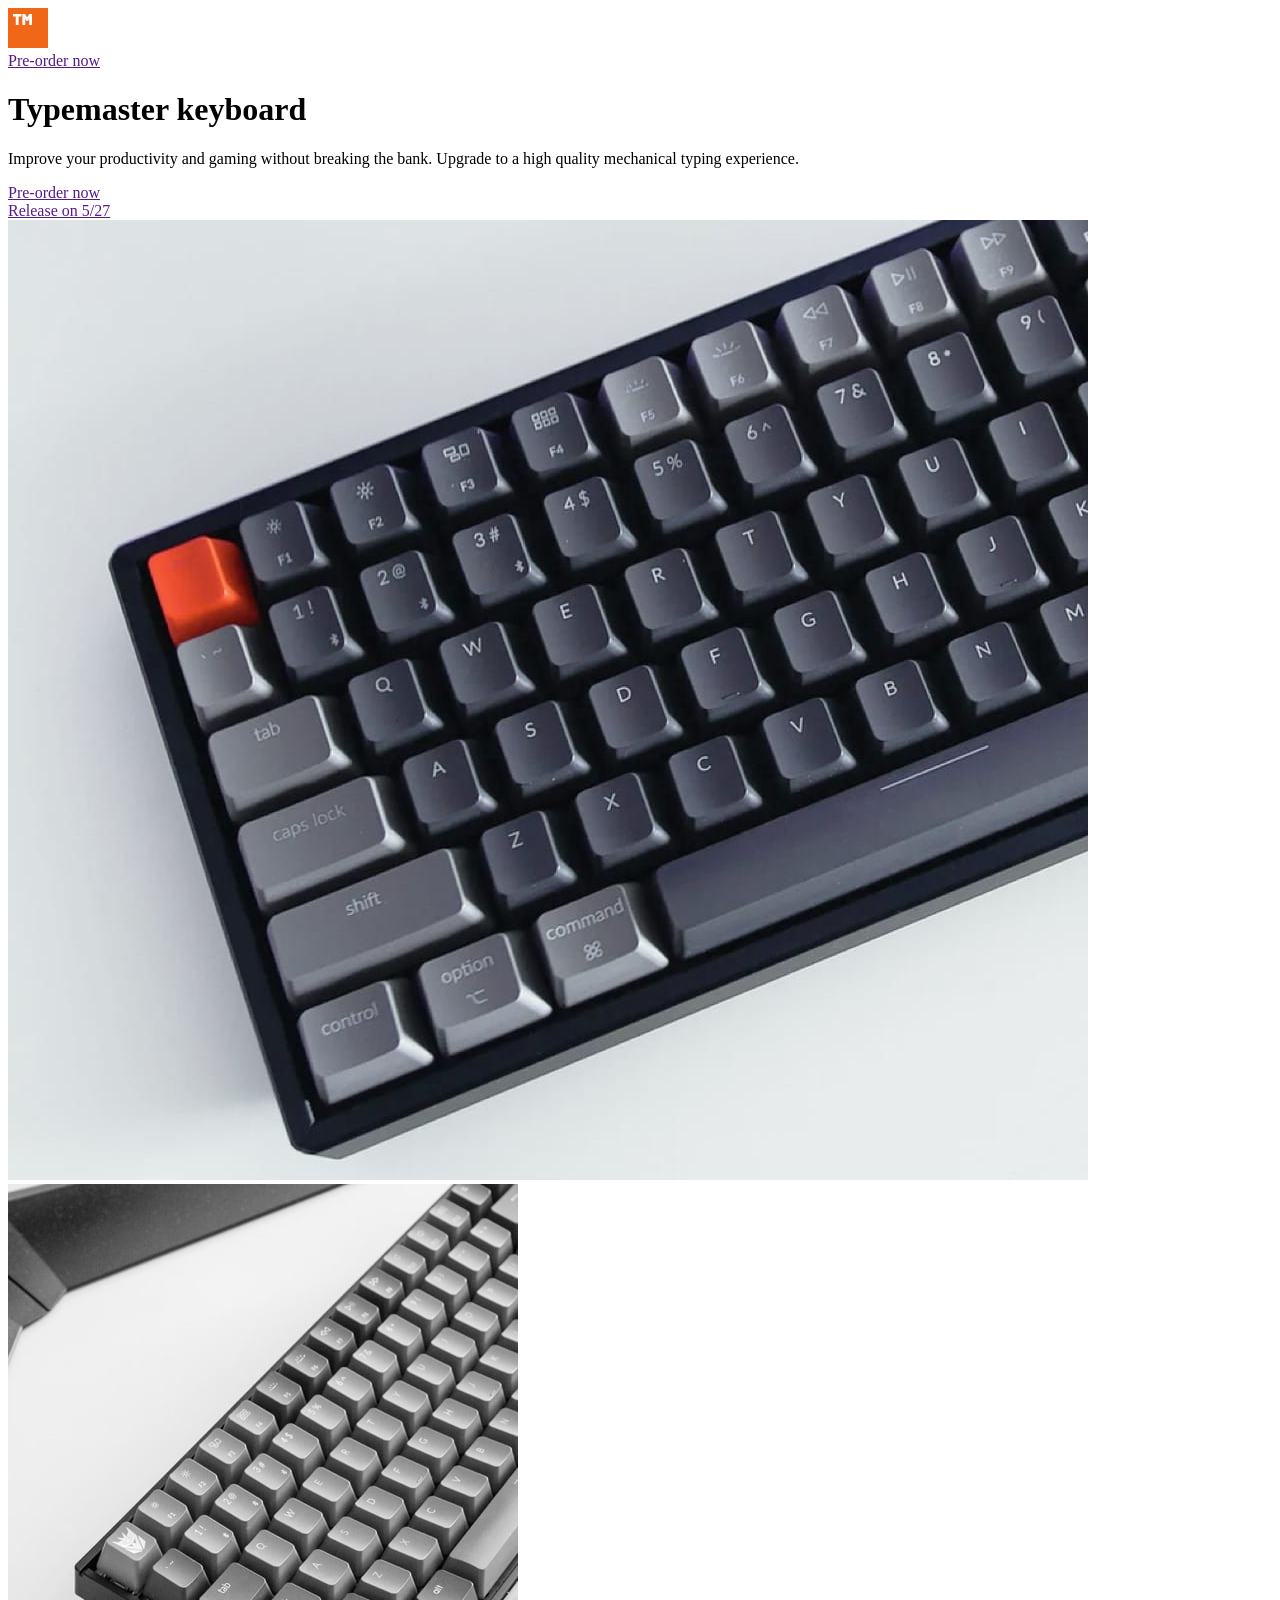
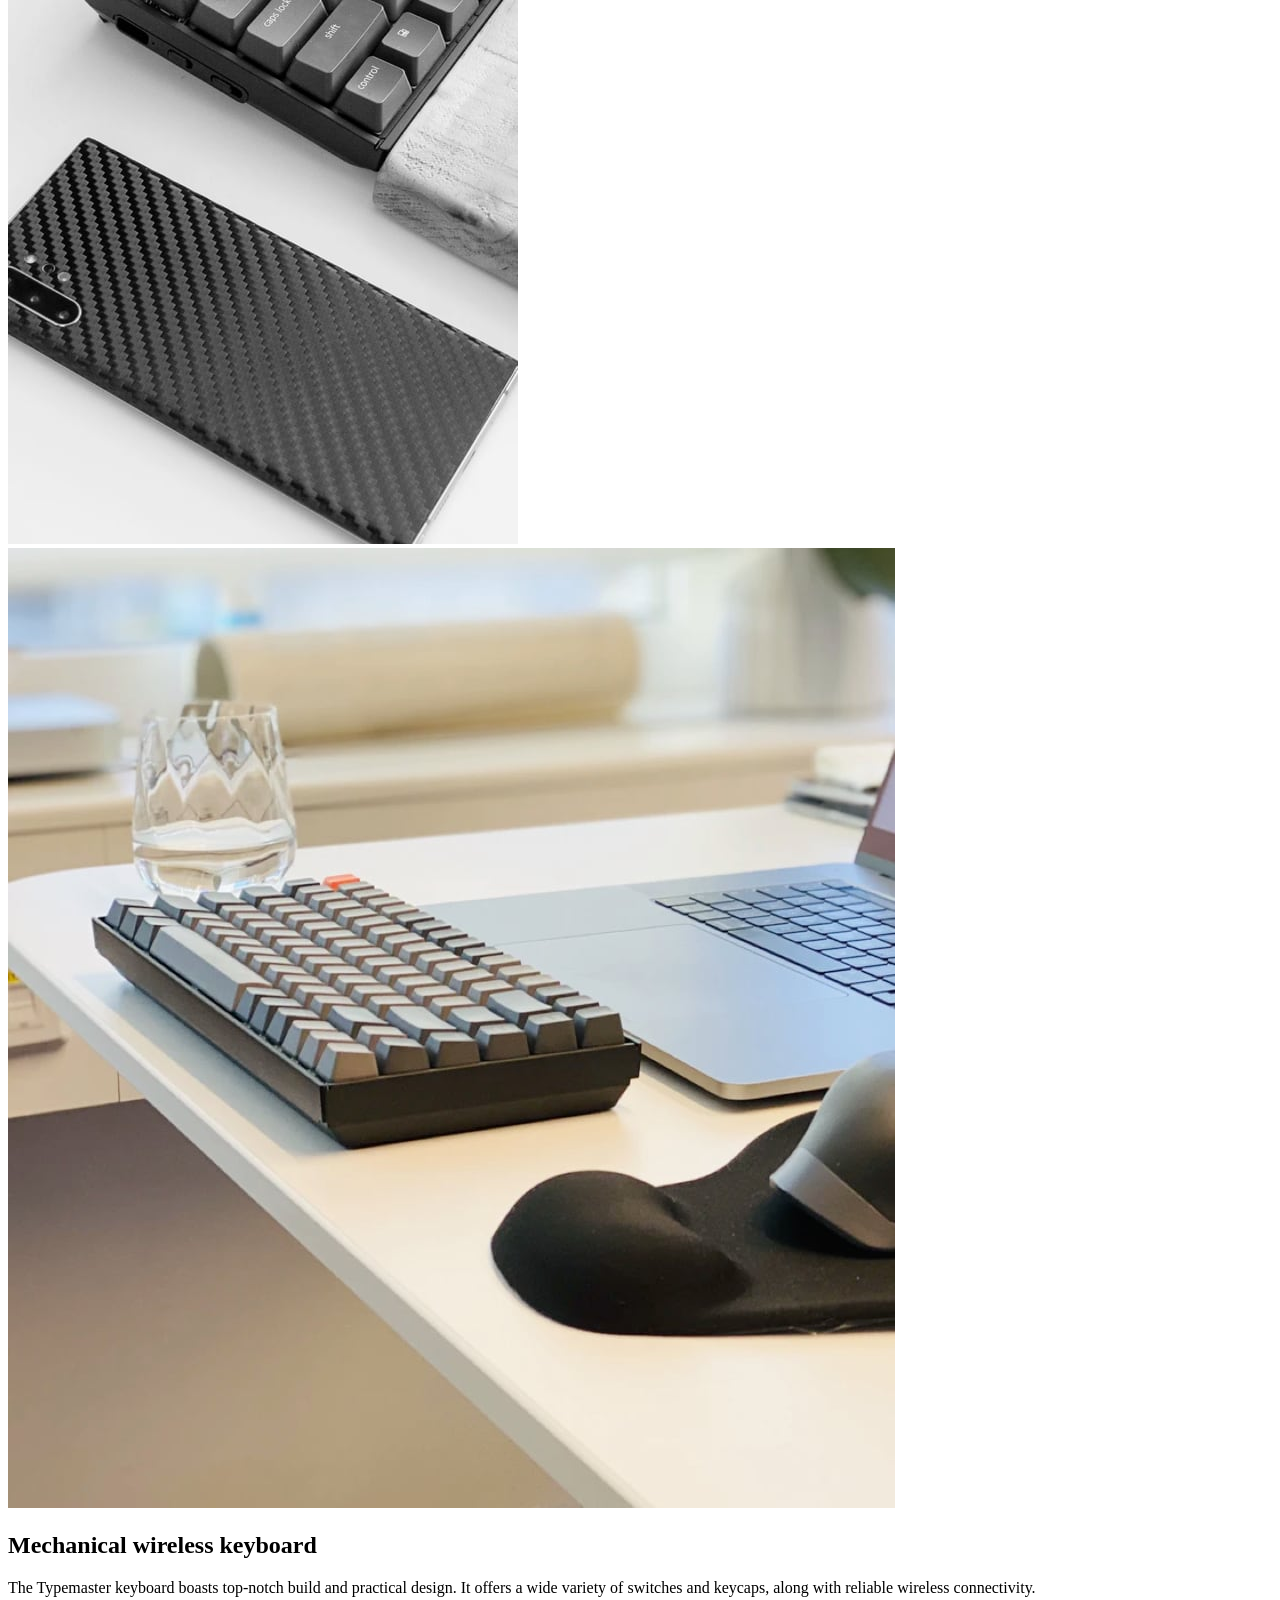
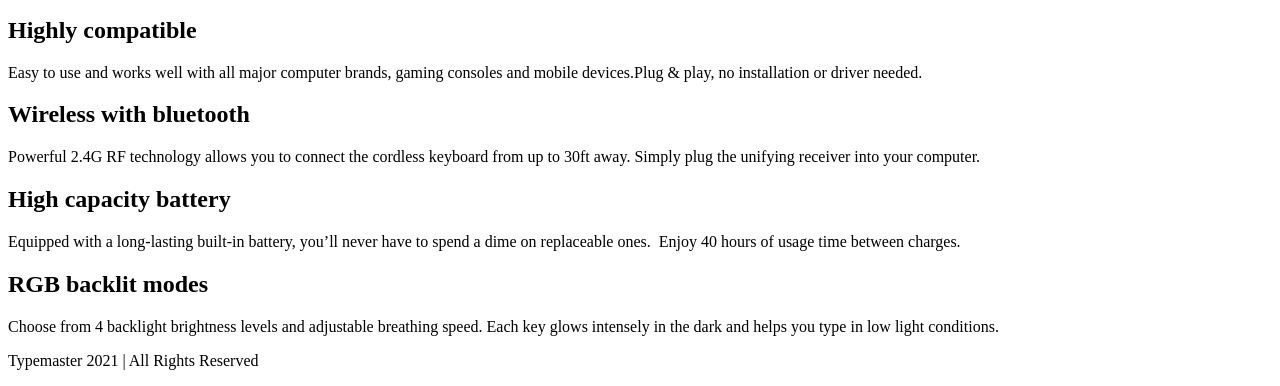
==== starter-code/index.html @ 79250d0d "currently working on the mobile version of the challenge" ====
<!DOCTYPE html>
<html lang="en">
  <head>
    <meta charset="UTF-8" />
    <meta name="viewport" content="width=device-width, initial-scale=1.0" />
    <link rel="stylesheet" href="style.css" />
    <link
      rel="icon"
      type="image/png"
      sizes="32x32"
      href="./assets/favicon-32x32.png"
    />

    <title>Frontend Mentor | Typemaster pre-launch landing page</title>
  </head>
  <body>
    <header>
      <nav>
        <div>
          <svg
            width="40"
            height="40"
            viewBox="0 0 40 40"
            fill="none"
            xmlns="http://www.w3.org/2000/svg"
          >
            <rect width="40" height="40" fill="#F16718" />
            <path
              fill-rule="evenodd"
              clip-rule="evenodd"
              d="M10.6302 16.7014C10.6302 16.89 10.524 17 10.3419 17H8.0655C7.88339 17 7.77716 16.89 7.77716 16.7014V8.67143C7.77716 8.59286 7.73163 8.54571 7.65575 8.54571H5.28834C5.10623 8.54571 5 8.43571 5 8.24714V6.29857C5 6.11 5.10623 6 5.28834 6H13.1949C13.377 6 13.4832 6.11 13.4832 6.29857V8.24714C13.4832 8.43571 13.377 8.54571 13.1949 8.54571H10.7516C10.6757 8.54571 10.6302 8.59286 10.6302 8.67143V16.7014ZM17.2013 16.7014C17.2013 16.89 17.095 17 16.9129 17H14.6366C14.4545 17 14.3482 16.89 14.3482 16.7014V6.29857C14.3482 6.11 14.4545 6 14.6366 6H16.8978C17.0495 6 17.1709 6.06286 17.2468 6.20429L19.0831 9.3C19.1286 9.39429 19.2196 9.39429 19.2652 9.3L21.1014 6.20429C21.1773 6.06286 21.2987 6 21.4505 6H23.7117C23.8938 6 24 6.11 24 6.29857V16.7014C24 16.89 23.8938 17 23.7117 17H21.4353C21.2532 17 21.147 16.89 21.147 16.7014V11.1543C21.147 11.0286 21.0559 11.0129 20.9952 11.1071L20.0543 12.7257C19.9784 12.8671 19.857 12.93 19.7053 12.93H18.643C18.4912 12.93 18.3698 12.8671 18.2939 12.7257L17.353 11.1071C17.2923 11.0129 17.2013 11.0286 17.2013 11.1543V16.7014Z"
              fill="white"
            />
          </svg>
        </div>
        <div>
          <a href="">Pre-order now</a>
        </div>
      </nav>
    </header>
    <main>
      <h1>Typemaster keyboard</h1>
      <p>
        Improve your productivity and gaming without breaking the bank. Upgrade
        to a high quality mechanical typing experience.
      </p>
      <div><a href="">Pre-order now</a></div>
      <div>
        <a href="">Release on 5/27</a>
      </div>
      <div>
        <img src="./assets/desktop/image-keyboard.jpg" alt="" />
        <img src="./assets/desktop/image-phone-and-keyboard.jpg" alt="" />
        <img src="./assets/desktop/image-glass-and-keyboard.jpg" alt="" />
      </div>
      <h2>Mechanical wireless keyboard</h2>
      <p>
        The Typemaster keyboard boasts top-notch build and practical design. It
        offers a wide variety of switches and keycaps, along with reliable
        wireless connectivity.
      </p>
      <div class="grid">
        <div>
          <h2>Highly compatible</h2>
          <p>
            Easy to use and works well with all major computer brands, gaming
            consoles and mobile devices.Plug & play, no installation or driver
            needed.
          </p>
        </div>
        <div>
          <h2>Wireless with bluetooth</h2>
          <p>
            Powerful 2.4G RF technology allows you to connect the cordless
            keyboard from up to 30ft away. Simply plug the unifying receiver
            into your computer.
          </p>
        </div>
        <div>
          <h2>High capacity battery</h2>
          <p>
            Equipped with a long-lasting built-in battery, you’ll never have to
            spend a dime on replaceable ones.  Enjoy 40 hours of usage time
            between charges.
          </p>
        </div>
        <div>
          <h2>RGB backlit modes</h2>
          <p>
            Choose from 4 backlight brightness levels and adjustable breathing
            speed. Each key glows intensely in the dark and helps you type in
            low light conditions.
          </p>
        </div>
      </div>
      <footer>
        <p>Typemaster 2021 | All Rights Reserved</p>
      </footer>
    </main>
  </body>
</html>
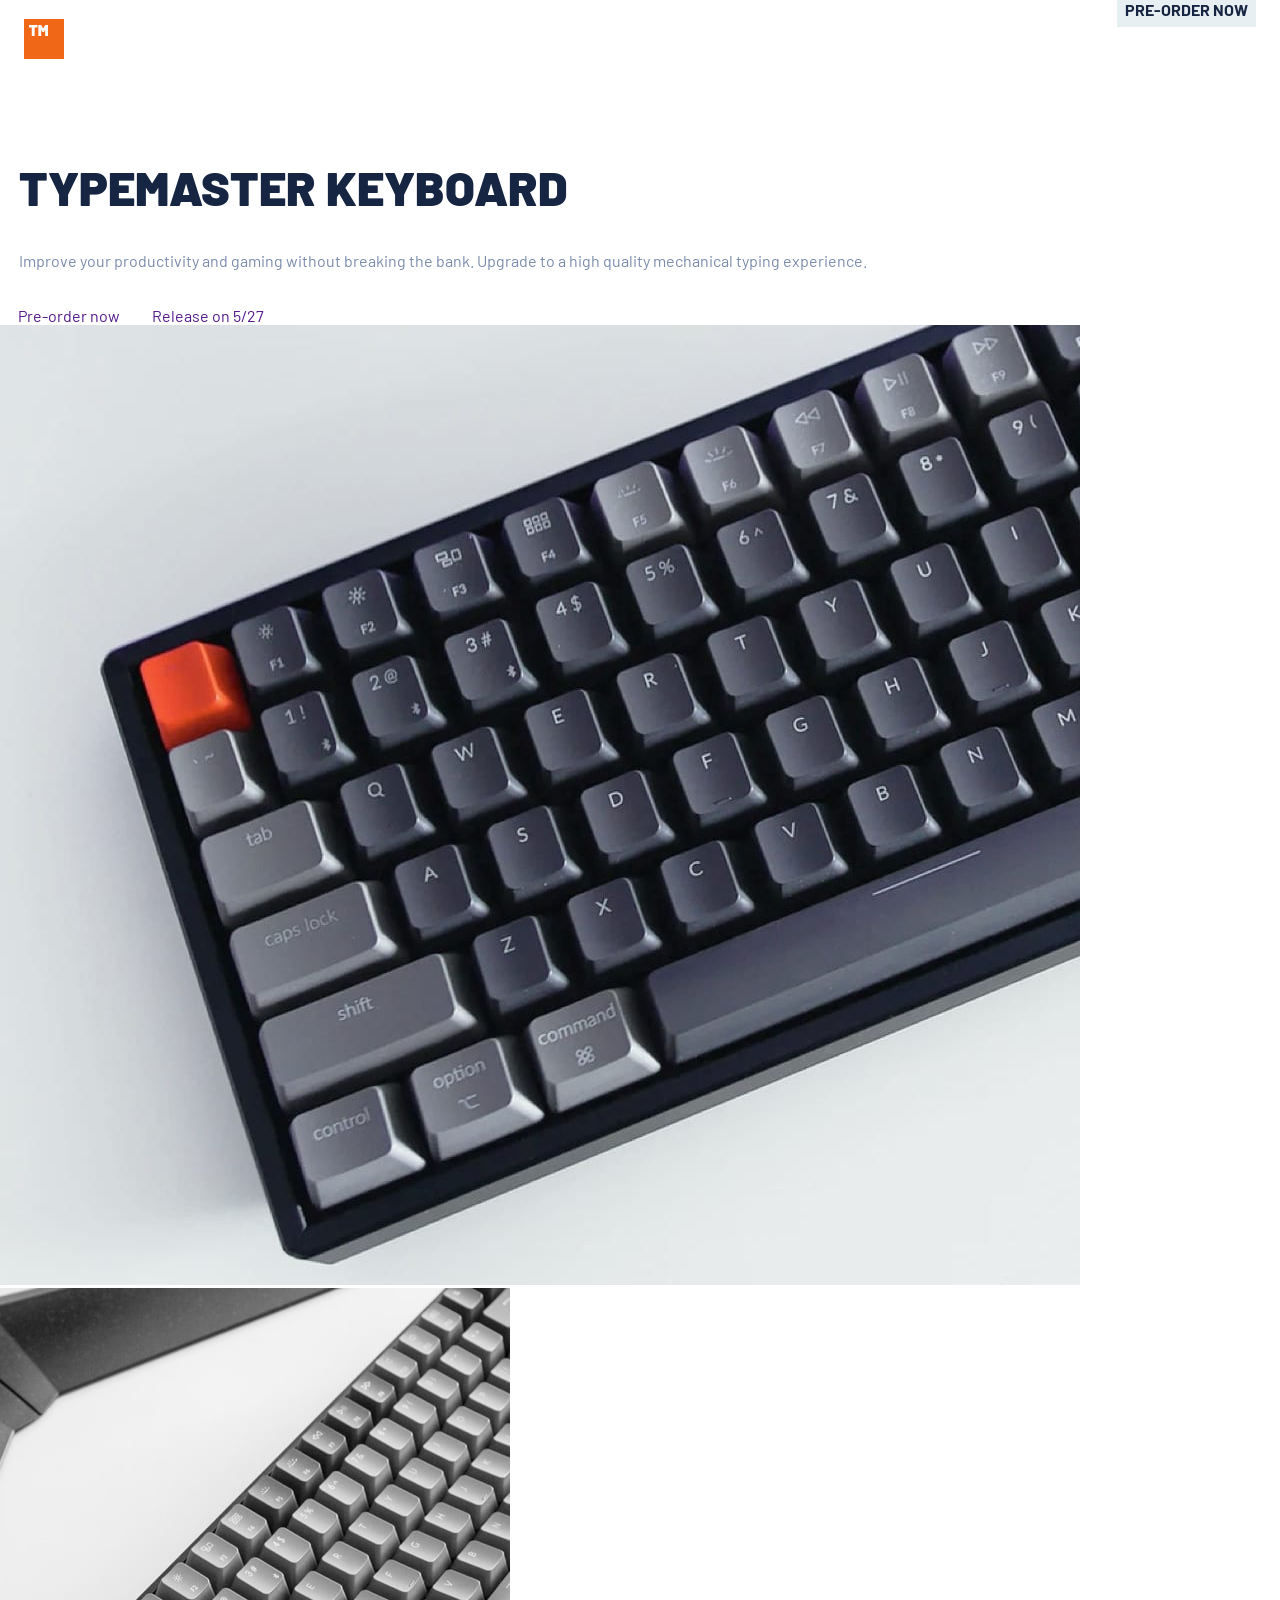
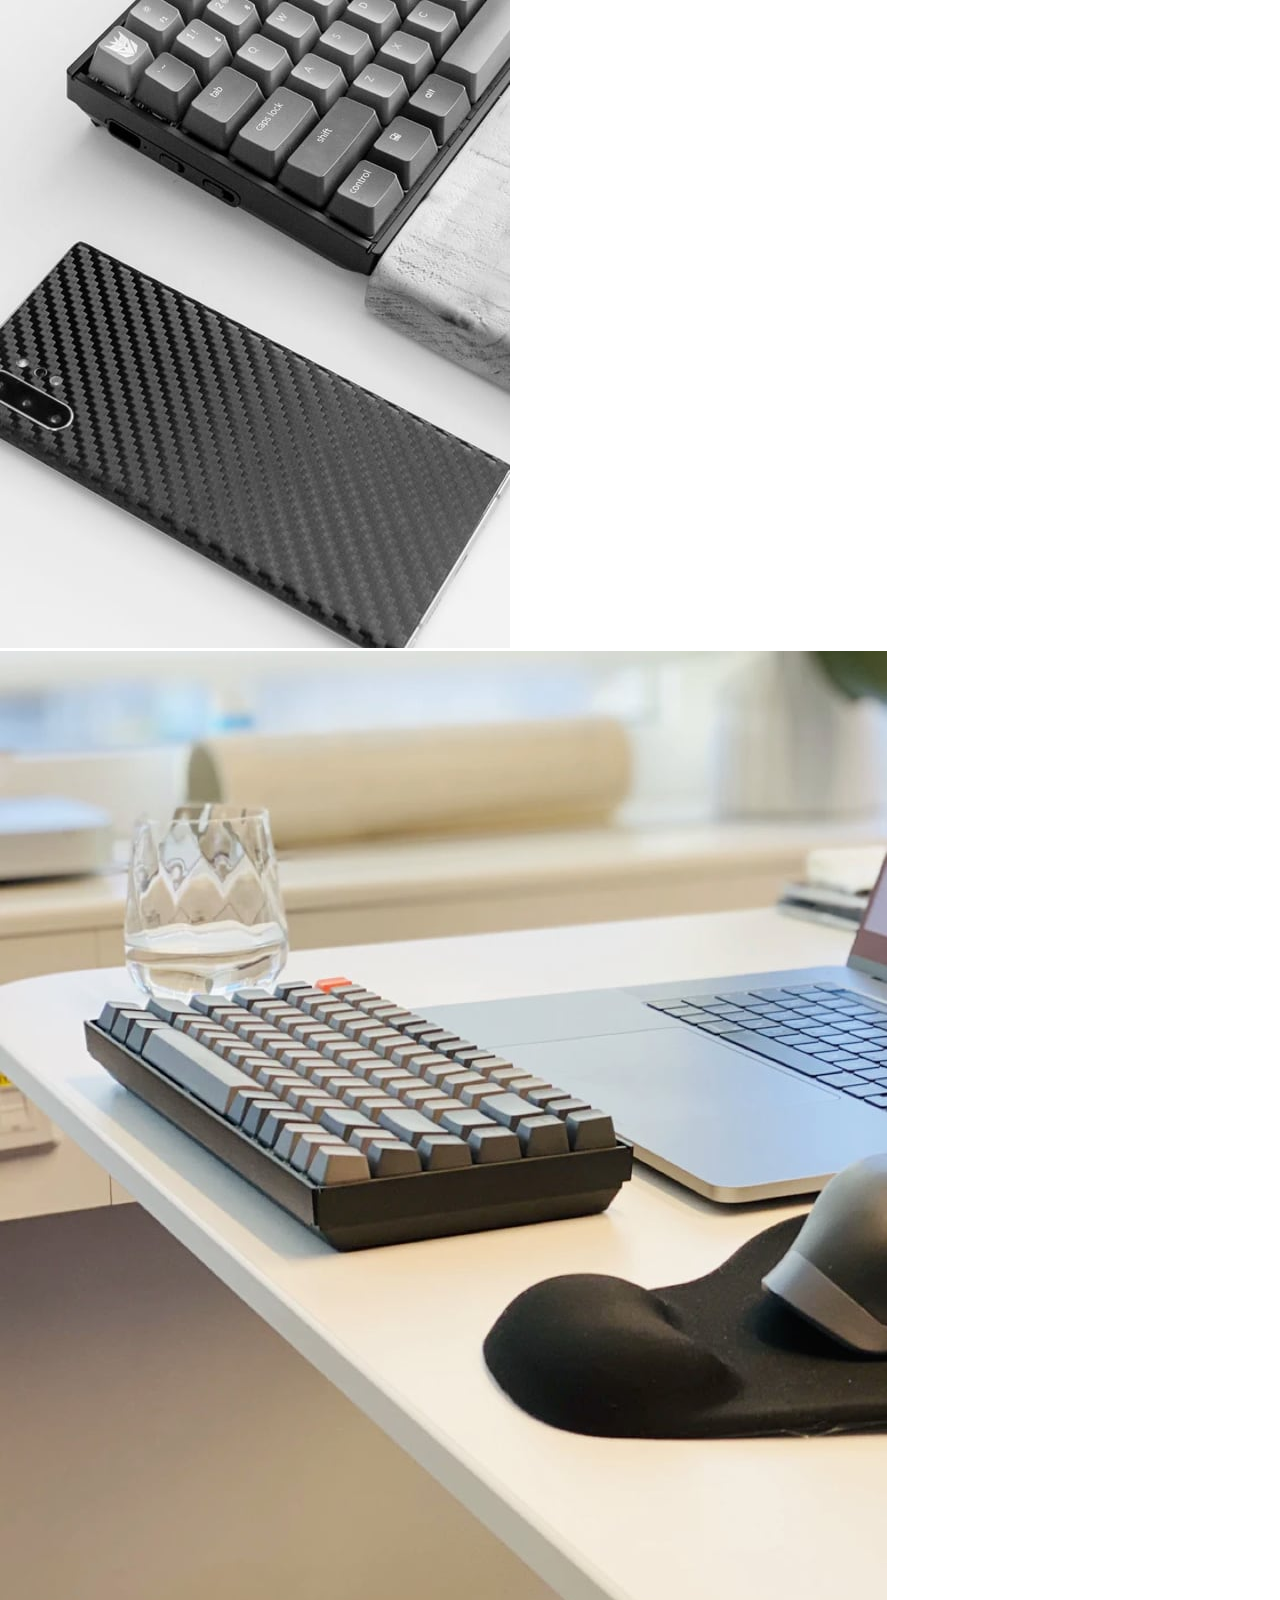
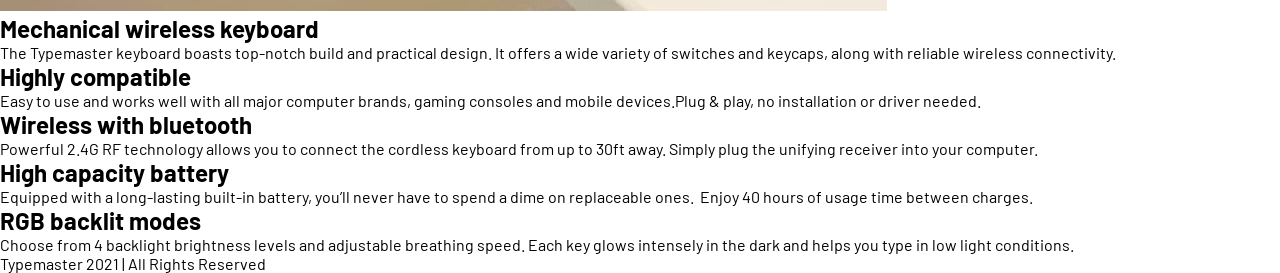
==== commit f850e473: "Currently working on the hero section of the mobile version" ====
--- a/starter-code/index.html
+++ b/starter-code/index.html
@@ -10,13 +10,18 @@
       sizes="32x32"
       href="./assets/favicon-32x32.png"
     />
-
+    <link rel="preconnect" href="https://fonts.googleapis.com" />
+    <link rel="preconnect" href="https://fonts.gstatic.com" crossorigin />
+    <link
+      href="https://fonts.googleapis.com/css2?family=Barlow:wght@400;500;600;700;800;900&display=swap"
+      rel="stylesheet"
+    />
     <title>Frontend Mentor | Typemaster pre-launch landing page</title>
   </head>
   <body>
     <header>
-      <nav>
-        <div>
+      <nav class="navbar">
+        <div class="navbar__logo">
           <svg
             width="40"
             height="40"
@@ -34,19 +39,21 @@
           </svg>
         </div>
         <div>
-          <a href="">Pre-order now</a>
+          <a class="navbar__button" href="#">Pre-order now</a>
         </div>
       </nav>
     </header>
     <main>
-      <h1>Typemaster keyboard</h1>
-      <p>
+      <h1 class="container__title">Typemaster keyboard</h1>
+      <p class="container__description">
         Improve your productivity and gaming without breaking the bank. Upgrade
         to a high quality mechanical typing experience.
       </p>
-      <div><a href="">Pre-order now</a></div>
-      <div>
-        <a href="">Release on 5/27</a>
+      <div class="button-grid">
+        <div><a href="">Pre-order now</a></div>
+        <div>
+          <a href="">Release on 5/27</a>
+        </div>
       </div>
       <div>
         <img src="./assets/desktop/image-keyboard.jpg" alt="" />
--- a/starter-code/style.css
+++ b/starter-code/style.css
@@ -0,0 +1,68 @@
+:root{
+  --button-color: #E8EFF2;
+
+}
+* {
+  margin: 0;
+  padding: 0;
+  box-sizing: border-box;
+  text-decoration: none;
+  border: none;
+}
+
+body {
+  min-height: 100%;
+  font-family: 'Barlow', sans-serif;
+}
+
+.navbar {
+  display: flex;
+  justify-content: space-between;
+}
+
+.navbar__logo{
+  margin-inline-start: 1.5em;
+  margin-block-start: 1.2em;
+}
+
+.navbar__button{
+  background-color: var(--button-color);
+  height: fit-content;
+  padding: .5em;
+  margin-block-start: 1.2em;
+  color:#162542;
+  margin-inline-end: 1.5em;
+  text-transform: uppercase;
+  font-weight: 700;
+}
+
+
+.navbar__button:visited{
+  color:#162542;
+}
+img{
+  max-width: 100%;
+}
+
+.container__title{
+  margin-inline-start: .4em;
+  margin-block-start: 2em;
+  font-weight: 900;
+  font-size: 48px;
+  color: #162542;
+  text-transform: uppercase;
+}
+
+.container__description{
+  color: #7B8BAD;
+  line-height: 26px;
+  margin-inline-start: 1.2em;
+  margin-block-start: 2em;
+}
+
+.button-grid{
+  display: flex;
+  margin-block-start: 2em;
+  gap: 2em;
+  margin-inline-start: 1.1em;
+}
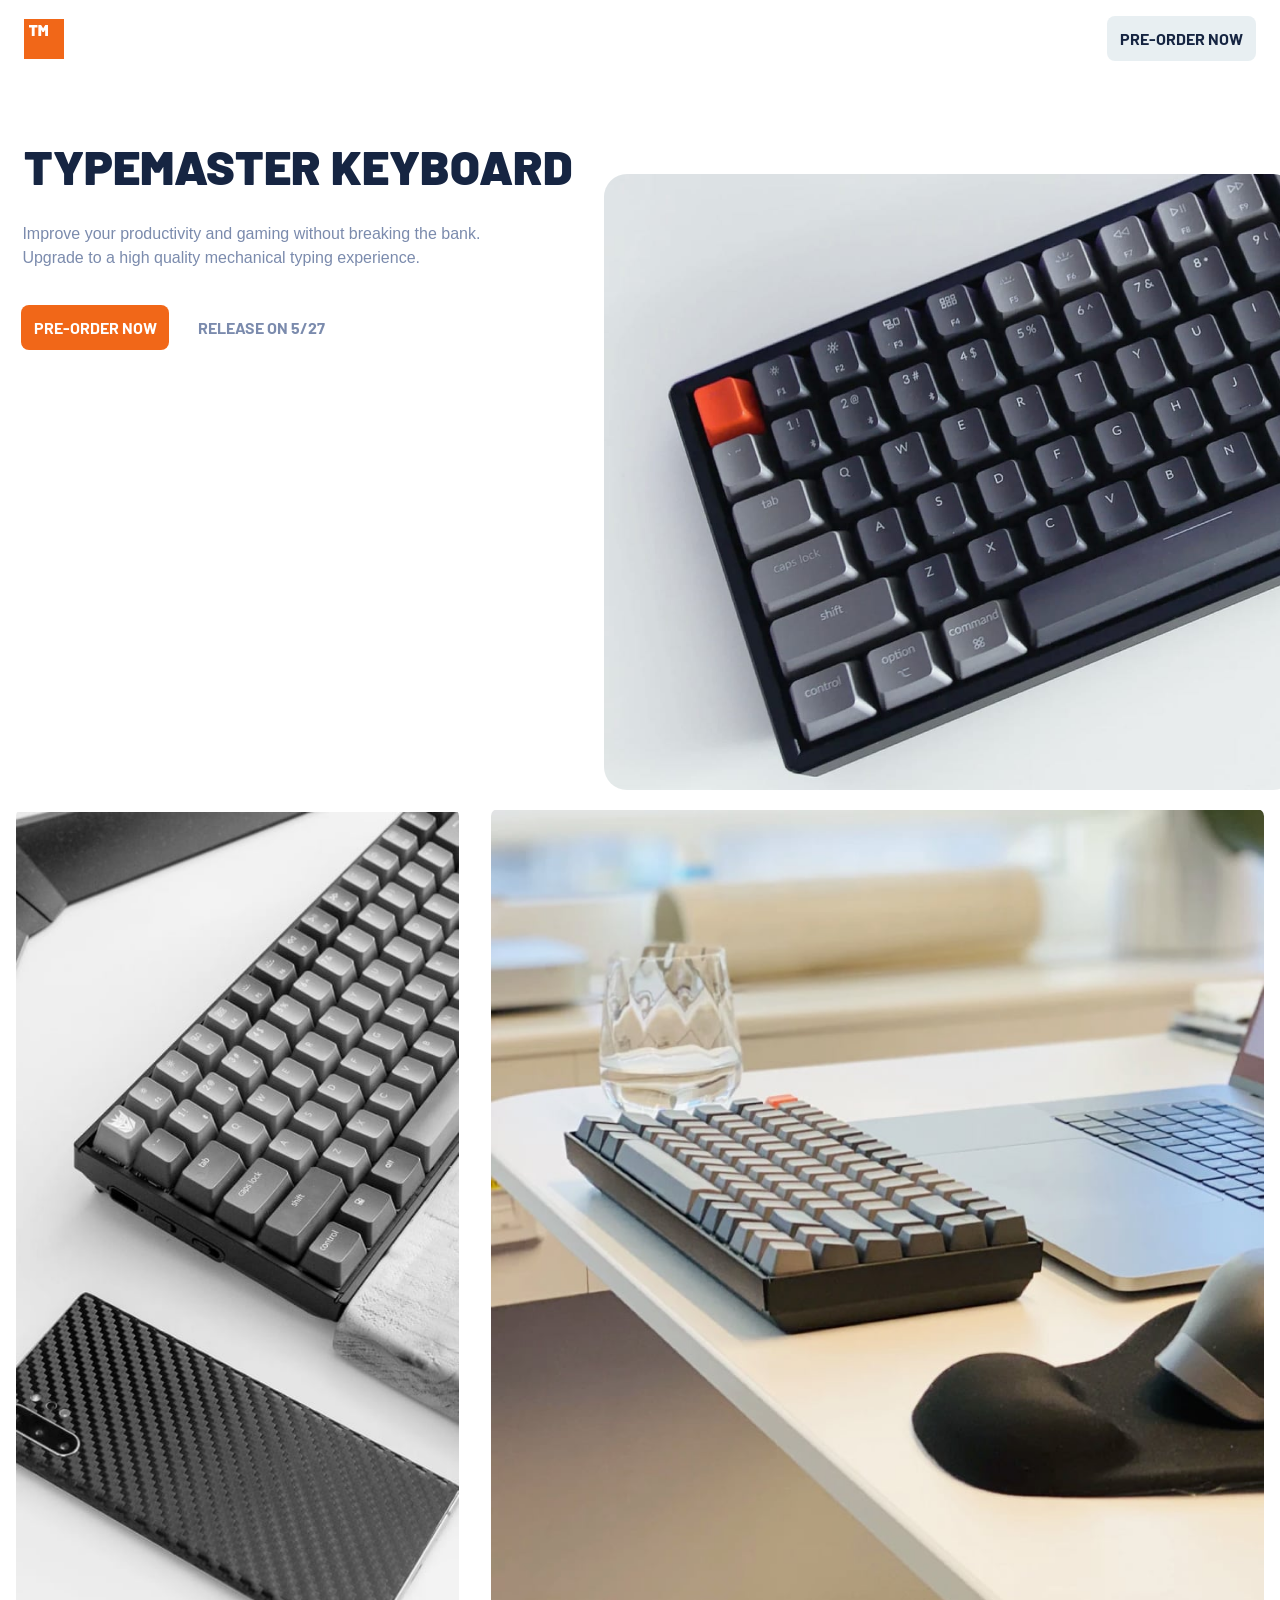
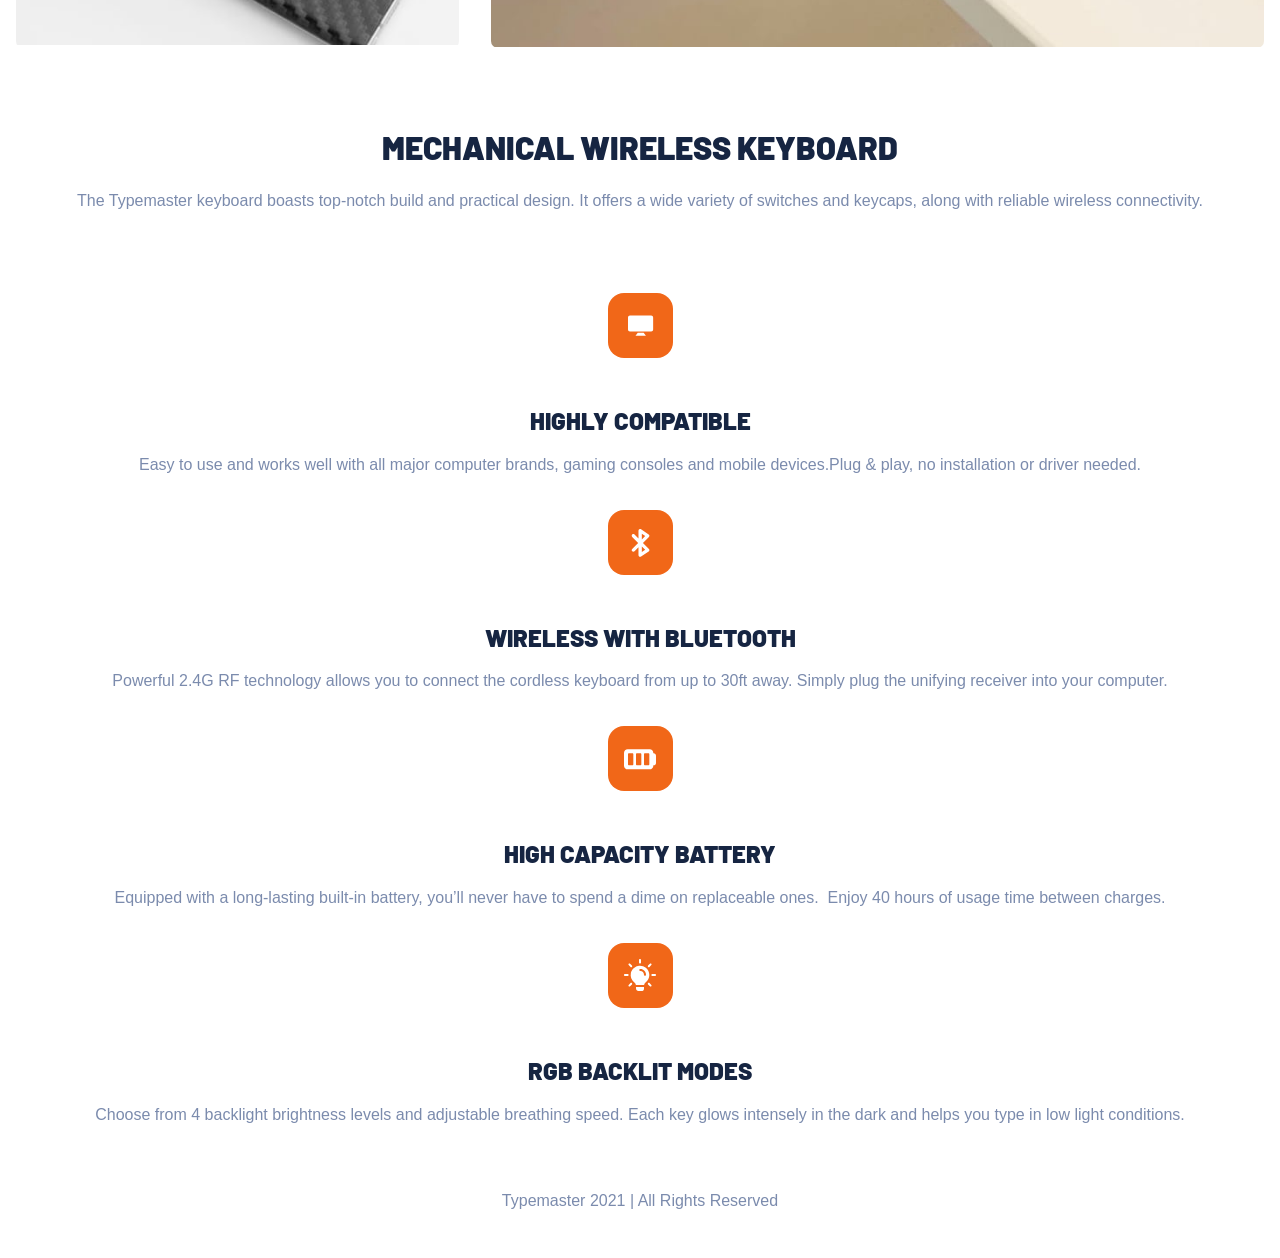
==== commit 3cafb3b8: "Currently working on the tablet version for this challenge" ====
--- a/starter-code/index.html
+++ b/starter-code/index.html
@@ -38,62 +38,144 @@
             />
           </svg>
         </div>
-        <div>
-          <a class="navbar__button" href="#">Pre-order now</a>
+        <div class="navbar__button">
+          <a class="navbar__button-black" href="#">Pre-order now</a>
         </div>
       </nav>
     </header>
     <main>
-      <h1 class="container__title">Typemaster keyboard</h1>
-      <p class="container__description">
-        Improve your productivity and gaming without breaking the bank. Upgrade
-        to a high quality mechanical typing experience.
-      </p>
-      <div class="button-grid">
-        <div><a href="">Pre-order now</a></div>
+      <div class="hero-grid">
         <div>
-          <a href="">Release on 5/27</a>
+          <h1 class="container__title">Typemaster keyboard</h1>
+          <p class="container__description">
+            Improve your productivity and gaming without breaking the bank. Upgrade
+            to a high quality mechanical typing experience.
+          </p>
+          <div class="button-grid">
+            <div>
+              <a class="navbar__button-orange" href="">Pre-order now</a>
+            </div>
+            <div>
+              <a class="navbar__button-disabled" href="">Release on 5/27</a>
+            </div>
+          </div>
+        </div>
+        <div>
+          <img
+            class="container__image"
+            src="./assets/desktop/image-keyboard.jpg"
+            alt=""
+          />
         </div>
       </div>
-      <div>
-        <img src="./assets/desktop/image-keyboard.jpg" alt="" />
-        <img src="./assets/desktop/image-phone-and-keyboard.jpg" alt="" />
-        <img src="./assets/desktop/image-glass-and-keyboard.jpg" alt="" />
+      <div class="image-grid">
+        <div>
+          <img src="./assets/desktop/image-phone-and-keyboard.jpg" alt="" />
+        </div>
+        <div>
+          <img src="./assets/desktop/image-glass-and-keyboard.jpg" alt="" />
+        </div>
       </div>
-      <h2>Mechanical wireless keyboard</h2>
-      <p>
-        The Typemaster keyboard boasts top-notch build and practical design. It
-        offers a wide variety of switches and keycaps, along with reliable
-        wireless connectivity.
-      </p>
+      <div class="grid-section">
+        <div>
+          <h2 class="container__subtitle">Mechanical wireless keyboard</h2>
+        </div>
+        <div>
+          <p class="container__subdescription">
+            The Typemaster keyboard boasts top-notch build and practical design. It
+            offers a wide variety of switches and keycaps, along with reliable
+            wireless connectivity.
+          </p>
+        </div>
+      </div>
       <div class="grid">
-        <div>
-          <h2>Highly compatible</h2>
-          <p>
+        <div class="grid_item">
+          <svg
+            width="65"
+            height="65"
+            viewBox="0 0 65 65"
+            fill="none"
+            xmlns="http://www.w3.org/2000/svg"
+          >
+            <rect width="65" height="65" rx="16" fill="#F16718" />
+            <path
+              fill-rule="evenodd"
+              clip-rule="evenodd"
+              d="M21.9592 22.449H43.1837C44.2657 22.449 45.1429 23.3261 45.1429 24.4082V36.4898C45.1429 37.5718 44.2657 38.449 43.1837 38.449H21.9592C20.8772 38.449 20 37.5718 20 36.4898V24.4082C20 23.3261 20.8772 22.449 21.9592 22.449ZM27.5102 42.6939L29.7633 39.7551H35.6734L37.9265 42.6939H27.5102Z"
+              fill="white"
+            />
+          </svg>
+          <h2 class="grid_item__title">Highly compatible</h2>
+          <p class="grid_item__description             ">
             Easy to use and works well with all major computer brands, gaming
             consoles and mobile devices.Plug & play, no installation or driver
             needed.
           </p>
         </div>
-        <div>
-          <h2>Wireless with bluetooth</h2>
-          <p>
+        <div class="grid_item">
+          <svg
+            width="65"
+            height="65"
+            viewBox="0 0 65 65"
+            fill="none"
+            xmlns="http://www.w3.org/2000/svg"
+          >
+            <rect width="65" height="65" rx="16" fill="#F16718" />
+            <path
+              fill-rule="evenodd"
+              clip-rule="evenodd"
+              d="M34.9471 32.9306L40.9215 26.9313C41.2696 26.5825 41.4425 26.0949 41.395 25.6043C41.3463 25.1131 41.0797 24.6694 40.6719 24.3942L33.0748 19.2818C32.5677 18.9397 31.9085 18.9068 31.3698 19.1935C30.8305 19.4808 30.483 20.0421 30.483 20.652V28.5936L26.5331 24.6006C25.8903 23.9529 24.8543 23.9487 24.2067 24.5902C23.559 25.233 23.5542 26.2794 24.197 26.927L30.15 32.9294L24.197 38.9311C23.5542 39.5782 23.559 40.6245 24.2067 41.2685C24.8543 41.9107 25.891 41.907 26.5331 41.2582L30.483 37.2651V45.2062C30.483 45.8167 30.8305 46.3779 31.3698 46.6646C31.9085 46.9519 32.5677 46.9184 33.0748 46.5757L40.6713 41.4651C41.0803 41.1894 41.3463 40.745 41.3944 40.255C41.4419 39.7638 41.269 39.2775 40.9209 38.9275L34.9471 32.9306ZM33.8357 23.7569L37.1938 26.017L33.8357 29.3886V23.7569ZM33.8357 36.4732V42.1048L37.1938 39.8448L33.8357 36.4732Z"
+              fill="white"
+            />
+          </svg>
+          <h2 class="grid_item__title">Wireless with bluetooth</h2>
+          <p class="grid_item__description">
             Powerful 2.4G RF technology allows you to connect the cordless
             keyboard from up to 30ft away. Simply plug the unifying receiver
             into your computer.
           </p>
         </div>
-        <div>
-          <h2>High capacity battery</h2>
-          <p>
+        <div class="grid_item">
+          <svg
+            width="65"
+            height="65"
+            viewBox="0 0 65 65"
+            fill="none"
+            xmlns="http://www.w3.org/2000/svg"
+          >
+            <rect width="65" height="65" rx="16" fill="#F16718" />
+            <path
+              fill-rule="evenodd"
+              clip-rule="evenodd"
+              d="M45.3333 27.3334H45.6547C46.9413 27.3334 47.988 28.38 47.988 29.6667V37C47.988 38.2867 46.9413 39.3334 45.6547 39.3334H45.3333V39.6667C45.3333 41.6894 43.688 43.3334 41.6667 43.3334H19.6667C17.6453 43.3334 16 41.6894 16 39.6667V27C16 24.9774 17.6453 23.3334 19.6667 23.3334H41.6667C43.688 23.3334 45.3333 24.9774 45.3333 27V27.3334ZM24.3333 39.3334C24.8853 39.3334 25.3333 38.8854 25.3333 38.3334V28.3334C25.3333 27.7814 24.8853 27.3334 24.3333 27.3334H21C20.448 27.3334 20 27.7814 20 28.3334V38.3334C20 38.8854 20.448 39.3334 21 39.3334H24.3333ZM33.3333 38.3334C33.3333 38.8854 32.8853 39.3334 32.3333 39.3334H29C28.448 39.3334 28 38.8854 28 38.3334V28.3334C28 27.7814 28.448 27.3334 29 27.3334H32.3333C32.8853 27.3334 33.3333 27.7814 33.3333 28.3334V38.3334ZM40.3333 39.3334C40.8853 39.3334 41.3333 38.8854 41.3333 38.3334V28.3334C41.3333 27.7814 40.8853 27.3334 40.3333 27.3334H37C36.448 27.3334 36 27.7814 36 28.3334V38.3334C36 38.8854 36.448 39.3334 37 39.3334H40.3333Z"
+              fill="white"
+            />
+          </svg>
+          <h2 class="grid_item__title">High capacity battery</h2>
+          <p class="grid_item__description">
             Equipped with a long-lasting built-in battery, you’ll never have to
             spend a dime on replaceable ones.  Enjoy 40 hours of usage time
             between charges.
           </p>
         </div>
-        <div>
-          <h2>RGB backlit modes</h2>
-          <p>
+        <div class="grid_item">
+          <svg
+            width="65"
+            height="65"
+            viewBox="0 0 65 65"
+            fill="none"
+            xmlns="http://www.w3.org/2000/svg"
+          >
+            <rect width="65" height="65" rx="16" fill="#F16718" />
+            <path
+              fill-rule="evenodd"
+              clip-rule="evenodd"
+              d="M32 20.6093C31.448 20.6093 31 20.1613 31 19.6093V17C31 16.448 31.448 16 32 16C32.552 16 33 16.448 33 17V19.6093C33 20.1613 32.552 20.6093 32 20.6093ZM40.7613 24.2387C40.5053 24.2387 40.2493 24.1413 40.0547 23.9453C39.664 23.5547 39.664 22.9213 40.0547 22.5307L41.9 20.6853C42.2907 20.2947 42.924 20.2947 43.3147 20.6853C43.7053 21.076 43.7053 21.7093 43.3147 22.1L41.4693 23.9453C41.2733 24.14 41.0173 24.2387 40.7613 24.2387ZM44.3907 33H47C47.552 33 48 32.552 48 32C48 31.448 47.552 31 47 31H44.3907C43.8387 31 43.3907 31.448 43.3907 32C43.3907 32.552 43.8387 33 44.3907 33ZM42.6067 43.6067C42.3507 43.6067 42.0947 43.5093 41.9 43.3133L40.0547 41.468C39.664 41.0773 39.664 40.444 40.0547 40.0533C40.4453 39.6627 41.0787 39.6627 41.4693 40.0533L43.3147 41.8987C43.7053 42.2893 43.7053 42.9227 43.3147 43.3133C43.1187 43.5093 42.8627 43.6067 42.6067 43.6067ZM20.6867 43.3133C20.8813 43.5093 21.1373 43.6067 21.3933 43.6067C21.6493 43.6067 21.9053 43.5093 22.1013 43.3133L23.9467 41.468C24.3373 41.0773 24.3373 40.444 23.9467 40.0533C23.556 39.6627 22.9227 39.6627 22.532 40.0533L20.6867 41.8987C20.296 42.2893 20.296 42.9227 20.6867 43.3133ZM19.6093 33H17C16.448 33 16 32.552 16 32C16 31.448 16.448 31 17 31H19.6093C20.1613 31 20.6093 31.448 20.6093 32C20.6093 32.552 20.1613 33 19.6093 33ZM22.532 23.9453C22.7267 24.1413 22.9827 24.2387 23.2387 24.2387C23.4947 24.2387 23.7493 24.14 23.9467 23.9453C24.3373 23.5547 24.3373 22.9213 23.9467 22.5307L22.1013 20.6853C21.7107 20.2947 21.0773 20.2947 20.6867 20.6853C20.296 21.076 20.296 21.7093 20.6867 22.1L22.532 23.9453ZM36 44V45.6667C36 46.9467 34.9467 48 33.6667 48H30.3333C29.2133 48 28 47.1467 28 45.28V44H36ZM37.88 24.7467C35.6933 22.9733 32.8133 22.28 30 22.88C26.4667 23.6133 23.6 26.4933 22.8667 30.0267C22.12 33.6533 23.48 37.2533 26.3867 39.4533C27.1733 40.04 27.72 40.9467 27.9067 42V42.0133C27.9333 42 27.9733 42 28 42H36C36.0267 42 36.04 42 36.0667 42.0133V42C36.2533 40.9867 36.8533 40.0533 37.7733 39.3333C40.0267 37.5467 41.3333 34.88 41.3333 32C41.3333 29.1733 40.08 26.5333 37.88 24.7467ZM37 32.6667C36.4533 32.6667 36 32.2133 36 31.6667C36 29.64 34.36 28 32.3333 28C31.7867 28 31.3333 27.5467 31.3333 27C31.3333 26.4533 31.7867 26 32.3333 26C35.4533 26 38 28.5467 38 31.6667C38 32.2133 37.5467 32.6667 37 32.6667Z"
+              fill="white"
+            />
+          </svg>
+          <h2 class="grid_item__title">RGB backlit modes</h2>
+          <p class="grid_item__description">
             Choose from 4 backlight brightness levels and adjustable breathing
             speed. Each key glows intensely in the dark and helps you type in
             low light conditions.
@@ -101,7 +183,7 @@
         </div>
       </div>
       <footer>
-        <p>Typemaster 2021 | All Rights Reserved</p>
+        <p class="copyright">Typemaster 2021 | All Rights Reserved</p>
       </footer>
     </main>
   </body>
--- a/starter-code/style.css
+++ b/starter-code/style.css
@@ -1,6 +1,5 @@
-:root{
-  --button-color: #E8EFF2;
-
+:root {
+  --button-color: #e8eff2;
 }
 * {
   margin: 0;
@@ -12,7 +11,7 @@
 
 body {
   min-height: 100%;
-  font-family: 'Barlow', sans-serif;
+  font-family: "Barlow", sans-serif;
 }
 
 .navbar {
@@ -20,49 +19,160 @@
   justify-content: space-between;
 }
 
-.navbar__logo{
+.navbar__logo {
   margin-inline-start: 1.5em;
   margin-block-start: 1.2em;
 }
 
-.navbar__button{
+.navbar__button {
+  border-radius: 8px;
   background-color: var(--button-color);
   height: fit-content;
-  padding: .5em;
-  margin-block-start: 1.2em;
-  color:#162542;
+  padding: 0.8em;
+  width: auto;
+  margin-block-start: 1em;
   margin-inline-end: 1.5em;
   text-transform: uppercase;
   font-weight: 700;
 }
 
+.navbar__button-black {
+  color: #162542;
+}
 
-.navbar__button:visited{
-  color:#162542;
+.navbar__button-orange {
+  padding: 0.8em;
+  border-radius: 8px;
+  text-transform: uppercase;
+  font-weight: 700;
+  color: white;
+  background-color: #f16718;
 }
-img{
+
+.container__title {
+  font-weight: 900;
+  text-transform: uppercase;
+  color: #162542;
+  margin-block-start: 1em;
+  line-height: 48px;
+  font-size: 48px;
+  margin-inline-start: 0.5em;
+}
+
+.container__description {
+  color: #7b8bad;
+  line-height: 1.5;
+  font-weight: 500;
+  margin-block-start: 2em;
+  padding-inline-end: 3em;
+  margin-inline-start: 1.4em;
+}
+
+.button-grid {
+  display: flex;
+  gap: 1em;
+  margin-block-start: 3em;
+  margin-inline-start: 1.3em;
+}
+
+.navbar__button-disabled {
+  padding: 0.8em;
+  border-radius: 8px;
+  text-transform: uppercase;
+  font-weight: 700;
+  color: #7b8bad;
+}
+
+.container__image {
+  margin-left: 1em;
+  background-position-x: 12em;
+  height: auto;
+  width: auto;
+  border-radius: 23px;
+  margin-block-start: 5em;
+}
+
+img {
   max-width: 100%;
 }
 
-.container__title{
-  margin-inline-start: .4em;
+.image-grid{
+  display: flex;
+}
+
+.image-grid img{
+  border-radius: 23px;
+  padding: 1em;
+  width: auto;
+  height: 100%;
+  object-fit: contain;
+}
+
+.container__subtitle{
+  font-weight: 900;
+  font-size: 32px;
+  padding-inline: 2em;
   margin-block-start: 2em;
+  text-transform: uppercase;
+  text-align: center;
+  color: #162542;
+}
+
+.container__subdescription{
+  color: #7b8bad;
+  line-height: 1.5;
+  margin-block-start: 1.4em;
+  text-align: center;
+  font-weight: 500;
+  padding-inline: 4em;
+
+}
+
+.grid{
+  display: flex;
+  margin-block-start: 5em;
+  gap: 2em;
+  flex-direction: column;
+}
+
+.copyright{
+  text-align: center;
+}
+
+.grid_item{
+  display: flex;
+  flex-direction: column;
+  place-content: center;
+  place-items: center;
+}   
+
+.grid_item__title{
   font-weight: 900;
-  font-size: 48px;
+  margin-block-start: 2em;
+  padding-inline: 5.3em;
+  text-align: center;
+  margin-block-end: .7em;
   color: #162542;
   text-transform: uppercase;
 }
 
-.container__description{
-  color: #7B8BAD;
+.grid_item__description{
+  color: #7b8bad;
+  text-align: center;
+  font-weight: 500;
   line-height: 26px;
-  margin-inline-start: 1.2em;
-  margin-block-start: 2em;
+  padding-inline: 3em;
 }
 
-.button-grid{
-  display: flex;
-  margin-block-start: 2em;
-  gap: 2em;
-  margin-inline-start: 1.1em;
+.copyright{
+  color: #7b8bad;
+  margin-block-start: 4em;
+  margin-block-end: 3em;
+  font-weight: 500;
+}
+@media screen and ( min-width: 768px ) {
+  .hero-grid{
+    display: flex;
+    margin-block-start: 2em;
+  }
 }
